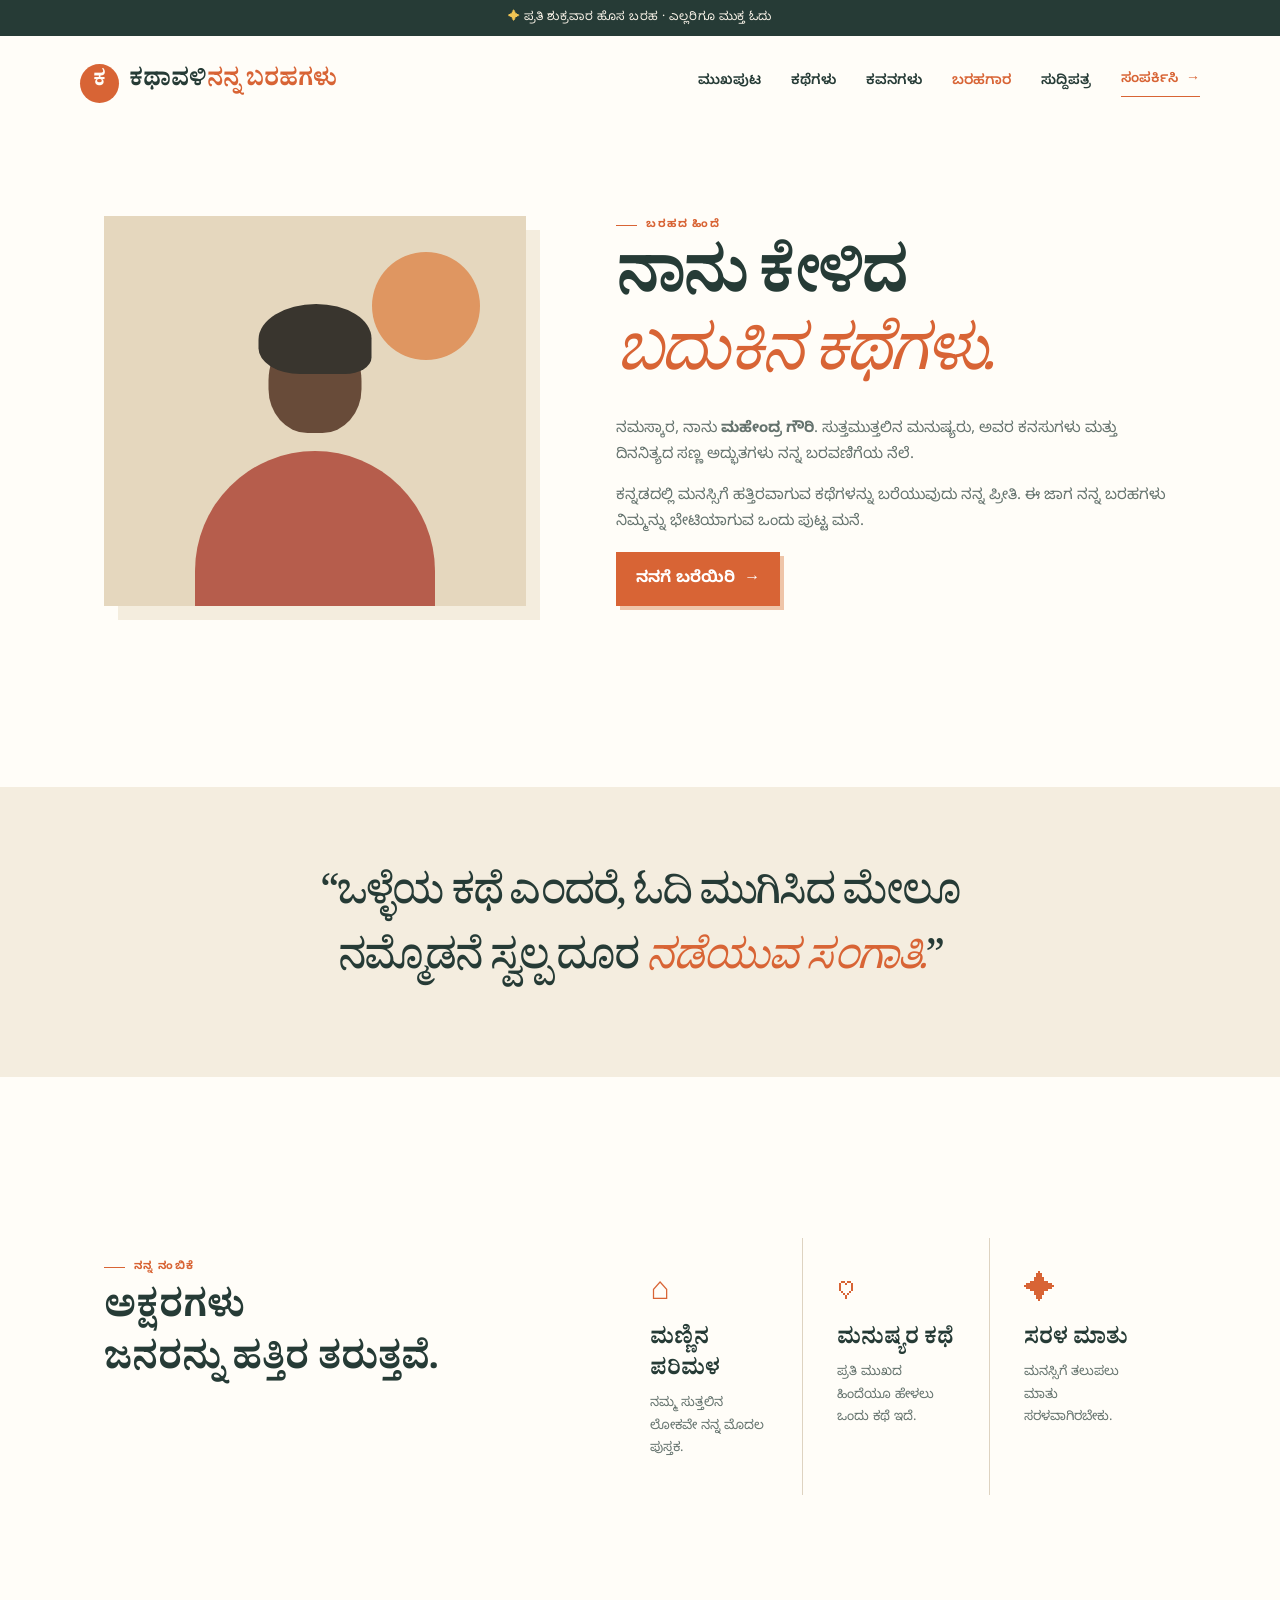
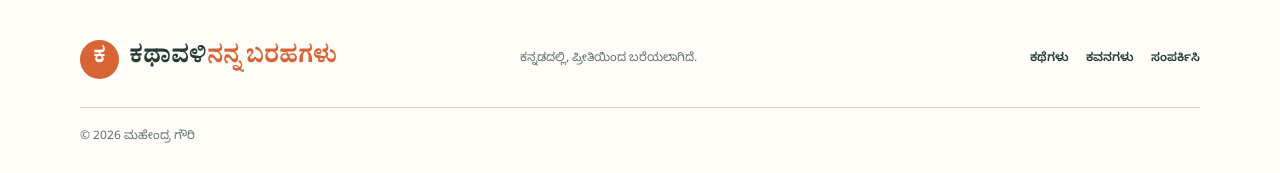
==== barahagara.html @ 15a03ce8 "Add files via upload" ====
<!doctype html>
<html lang="kn"><head><meta charset="UTF-8" /><meta name="viewport" content="width=device-width, initial-scale=1.0" /><meta name="description" content="ಕಥಾವಳಿಯ ಬರಹಗಾರರ ಪರಿಚಯ." /><title>ಬರಹಗಾರ | ಕಥಾವಳಿ</title><link rel="preconnect" href="https://fonts.googleapis.com" /><link rel="preconnect" href="https://fonts.gstatic.com" crossorigin /><link href="https://fonts.googleapis.com/css2?family=Noto+Serif+Kannada:wght@400;500;600;700&family=Noto+Sans+Kannada:wght@400;500;600;700&display=swap" rel="stylesheet" /><link rel="stylesheet" href="styles.css" /><link rel="stylesheet" href="creative.css" /></head>
<body><a class="skip-link" href="#main-content">ಪರಿಚಯಕ್ಕೆ ತೆರಳಿ</a><div class="reading-progress"><span></span></div><header class="site-header"><div class="announcement"><span class="spark">✦</span> ಪ್ರತಿ ಶುಕ್ರವಾರ ಹೊಸ ಬರಹ · ಎಲ್ಲರಿಗೂ ಮುಕ್ತ ಓದು</div><nav class="nav container" aria-label="ಮುಖ್ಯ ಸಂಚರಣೆ"><a class="brand" href="index.html"><span class="brand-mark">ಕ</span><span>ಕಥಾವಳಿ<em>ನನ್ನ ಬರಹಗಳು</em></span></a><button class="menu-button" aria-label="ಮೆನು ತೆರೆಯಿರಿ" aria-expanded="false">☰</button><div class="nav-links"><a href="index.html">ಮುಖಪುಟ</a><a href="kathegalu.html">ಕಥೆಗಳು</a><a href="kavanagalu.html">ಕವನಗಳು</a><a class="active" href="barahagara.html">ಬರಹಗಾರ</a><a href="suddipatra.html">ಸುದ್ದಿಪತ್ರ</a><a class="nav-cta" href="samparka.html">ಸಂಪರ್ಕಿಸಿ <span>→</span></a></div></nav></header>
<main class="page-wrap" id="main-content"><section class="about-section"><div class="about-portrait-new" data-reveal aria-label="ಬರಹಗಾರರ ಸಾಂಕೇತಿಕ ಚಿತ್ರ"><div class="portrait-head-new"></div></div><div class="about-copy-new" data-reveal><p class="eyebrow-line">ಬರಹದ ಹಿಂದೆ</p><h1>ನಾನು ಕೇಳಿದ<br /><i>ಬದುಕಿನ ಕಥೆಗಳು.</i></h1><p>ನಮಸ್ಕಾರ, ನಾನು <strong>ಮಹೇಂದ್ರ ಗೌರಿ</strong>. ಸುತ್ತಮುತ್ತಲಿನ ಮನುಷ್ಯರು, ಅವರ ಕನಸುಗಳು ಮತ್ತು ದಿನನಿತ್ಯದ ಸಣ್ಣ ಅದ್ಭುತಗಳು ನನ್ನ ಬರವಣಿಗೆಯ ನೆಲೆ.</p><p>ಕನ್ನಡದಲ್ಲಿ ಮನಸ್ಸಿಗೆ ಹತ್ತಿರವಾಗುವ ಕಥೆಗಳನ್ನು ಬರೆಯುವುದು ನನ್ನ ಪ್ರೀತಿ. ಈ ಜಾಗ ನನ್ನ ಬರಹಗಳು ನಿಮ್ಮನ್ನು ಭೇಟಿಯಾಗುವ ಒಂದು ಪುಟ್ಟ ಮನೆ.</p><a class="button button-primary" href="samparka.html">ನನಗೆ ಬರೆಯಿರಿ <span>→</span></a></div></section><section class="about-callout" data-reveal><p>“ಒಳ್ಳೆಯ ಕಥೆ ಎಂದರೆ, ಓದಿ ಮುಗಿಸಿದ ಮೇಲೂ<br />ನಮ್ಮೊಡನೆ ಸ್ವಲ್ಪ ದೂರ <i>ನಡೆಯುವ ಸಂಗಾತಿ.</i>”</p></section><section class="about-section" style="padding-top:0"><div data-reveal><p class="eyebrow-line">ನನ್ನ ನಂಬಿಕೆ</p><h2 style="margin:0;font:700 38px/1.35 var(--serif)">ಅಕ್ಷರಗಳು<br />ಜನರನ್ನು ಹತ್ತಿರ ತರುತ್ತವೆ.</h2></div><div class="values-row" data-reveal><article><span>⌂</span><h2>ಮಣ್ಣಿನ ಪರಿಮಳ</h2><p>ನಮ್ಮ ಸುತ್ತಲಿನ ಲೋಕವೇ ನನ್ನ ಮೊದಲ ಪುಸ್ತಕ.</p></article><article><span>♡</span><h2>ಮನುಷ್ಯರ ಕಥೆ</h2><p>ಪ್ರತಿ ಮುಖದ ಹಿಂದೆಯೂ ಹೇಳಲು ಒಂದು ಕಥೆ ಇದೆ.</p></article><article><span>✦</span><h2>ಸರಳ ಮಾತು</h2><p>ಮನಸ್ಸಿಗೆ ತಲುಪಲು ಮಾತು ಸರಳವಾಗಿರಬೇಕು.</p></article></div></section></main>
<footer class="site-footer"><div class="container footer-inner"><a class="brand" href="index.html"><span class="brand-mark">ಕ</span><span>ಕಥಾವಳಿ<em>ನನ್ನ ಬರಹಗಳು</em></span></a><p>ಕನ್ನಡದಲ್ಲಿ, ಪ್ರೀತಿಯಿಂದ ಬರೆಯಲಾಗಿದೆ.</p><div class="footer-links"><a href="kathegalu.html">ಕಥೆಗಳು</a><a href="kavanagalu.html">ಕವನಗಳು</a><a href="samparka.html">ಸಂಪರ್ಕಿಸಿ</a></div><p class="copyright">© <span id="year"></span> ಮಹೇಂದ್ರ ಗೌರಿ</p></div></footer><script src="app.js"></script></body></html>
---- styles.css ----
:root { --ink:#263b36; --muted:#6d7873; --paper:#fffdf8; --cream:#f4eddf; --orange:#d86435; --orange-dark:#b94c23; --yellow:#efc84b; --line:#dcd5c8; --serif:"Noto Serif Kannada", Georgia, serif; --sans:"Noto Sans Kannada", Arial, sans-serif; }
* { box-sizing:border-box; } html { scroll-behavior:smooth; } body { margin:0; background:var(--paper); color:var(--ink); font-family:var(--sans); font-size:16px; line-height:1.75; } button,input { font:inherit; } button,a { -webkit-tap-highlight-color:transparent; } a { color:inherit; text-decoration:none; } .container { width:min(1120px, calc(100% - 48px)); margin:auto; }.skip-link { position:absolute; left:-10000px; background:var(--ink); color:white; padding:10px 16px; z-index:20; }.skip-link:focus { left:12px; top:12px; }
.announcement { background:var(--ink); color:#f9f3e8; text-align:center; padding:8px 12px 7px; font-size:12px; letter-spacing:.04em; }.site-header { background:var(--paper); }.nav { height:94px; display:flex; align-items:center; justify-content:space-between; }.brand { display:inline-flex; align-items:center; gap:10px; font-family:var(--serif); font-size:24px; line-height:1; font-weight:700; }.brand em { color:var(--orange); font-style:normal; }.brand-mark { display:grid; place-items:center; width:39px; height:39px; border-radius:50%; color:var(--paper); background:var(--orange); font-size:22px; }.nav-links { display:flex; align-items:center; gap:30px; font-size:14px; font-weight:600; }.nav-links > a:not(.nav-cta) { position:relative; }.nav-links > a:not(.nav-cta)::after { content:""; position:absolute; left:0; bottom:-4px; width:0; height:1px; background:var(--orange); transition:width .2s; }.nav-links > a:not(.nav-cta):hover::after { width:100%; }.nav-cta { color:var(--orange); border-bottom:1px solid currentColor; padding-bottom:2px; }.nav-cta span,.button span,.text-link span,.read-story span { padding-left:4px; transition:transform .2s; display:inline-block; }.nav-cta:hover span,.button:hover span,.text-link:hover span,.read-story:hover span { transform:translateX(4px); }.menu-button { display:none; border:0; background:transparent; font-size:25px; color:var(--ink); cursor:pointer; }
.hero { min-height:570px; display:grid; grid-template-columns:1.05fr .95fr; gap:70px; align-items:center; padding-top:55px; padding-bottom:65px; }.eyebrow { margin:0 0 11px; color:var(--orange); font-size:12px; font-weight:700; letter-spacing:.13em; text-transform:uppercase; }.hero h1,.section-heading h2,.about h2,.subscribe h2 { font-family:var(--serif); font-size:clamp(41px,5.1vw,64px); line-height:1.2; letter-spacing:-.045em; margin:0; font-weight:700; }.hero h1 i,.about h2 i { color:var(--orange); font-weight:400; }.hero-text { max-width:510px; margin:24px 0 27px; color:var(--muted); font-size:17px; }.hero-actions { display:flex; align-items:center; gap:27px; flex-wrap:wrap; }.button { display:inline-block; border:0; cursor:pointer; padding:14px 20px 12px; font-weight:700; transition:transform .2s,background .2s; }.button:hover { transform:translateY(-2px); }.button-primary { background:var(--orange); color:white; box-shadow:4px 4px 0 #efc5a9; }.button-primary:hover { background:var(--orange-dark); }.text-link { display:inline-block; color:var(--orange); font-size:14px; font-weight:700; border-bottom:1px solid currentColor; line-height:1.7; cursor:pointer; }.hero-meta { display:flex; gap:32px; border-top:1px solid var(--line); padding-top:21px; margin-top:47px; }.hero-meta > div { display:flex; flex-direction:column; }.hero-meta strong { font-family:var(--serif); font-size:24px; line-height:1.35; }.hero-meta span { color:var(--muted); font-size:12px; }
.hero-art { height:440px; position:relative; overflow:hidden; background:#d9e4d6; border-radius:150px 150px 0 0; isolation:isolate; box-shadow:15px 15px 0 var(--cream); }.sun { position:absolute; width:134px; height:134px; background:var(--yellow); border-radius:50%; top:64px; right:85px; }.hill { position:absolute; bottom:-50px; border-radius:50% 50% 0 0; }.hill-back { background:#96ae8b; width:560px; height:235px; left:-135px; }.hill-front { background:#587b65; width:550px; height:175px; right:-150px; }.hut { position:absolute; width:110px; height:67px; background:#e5b97a; left:215px; bottom:105px; z-index:2; }.hut::before { content:""; position:absolute; border-left:73px solid transparent; border-right:73px solid transparent; border-bottom:65px solid #b75937; left:-18px; top:-57px; }.hut span { width:21px; height:38px; position:absolute; bottom:0; left:44px; background:#6e4b32; }.tree { position:absolute; bottom:111px; z-index:3; width:15px; height:100px; background:#4e4a30; }.tree::before,.tree::after,.tree span { content:""; position:absolute; border-radius:50%; background:#365d49; }.tree::before { height:89px; width:90px; top:-65px; left:-40px; }.tree::after { height:65px; width:70px; top:-87px; left:-13px; }.tree span { height:62px; width:65px; top:-51px; left:-60px; }.tree-one { left:91px; transform:scale(.88); }.tree-two { right:54px; transform:scale(.63); bottom:103px; }.bird { position:absolute; z-index:2; color:#345044; font-size:37px; transform:rotate(-18deg); }.bird-one { top:75px; left:120px; }.bird-two { top:109px; left:170px; transform:rotate(-13deg) scale(.65); }.hero-art p { position:absolute; z-index:4; left:36px; bottom:28px; color:#fff8e8; font-family:var(--serif); font-size:20px; line-height:1.4; margin:0; text-shadow:0 1px 4px #315a47; }
.quote-band { background:var(--cream); padding:42px 0; }.quote-inner { display:flex; align-items:center; justify-content:center; gap:17px; text-align:center; }.quote-inner p { font-family:var(--serif); font-size:clamp(20px,2.4vw,29px); line-height:1.55; margin:0; }.quote-mark { color:var(--orange); font-family:Georgia,serif; font-size:68px; height:48px; line-height:1; }.quote-mark.end { align-self:flex-end; }
.featured { padding-top:105px; padding-bottom:110px; }.section-heading { display:flex; align-items:end; justify-content:space-between; gap:20px; margin-bottom:35px; }.section-heading h2 { font-size:37px; }.issue { color:var(--muted); font-size:13px; }.featured-card { display:grid; grid-template-columns:.92fr 1.08fr; min-height:365px; background:var(--ink); color:#fffbf1; }.featured-image { min-height:300px; position:relative; overflow:hidden; }.image-rain { background:linear-gradient(145deg,#a2c1cb 0%,#7799a9 45%,#426677 100%); }.image-rain::before { content:""; position:absolute; bottom:-57px; width:130%; height:165px; left:-10%; border-radius:50% 50% 0 0; background:#355b4e; }.image-rain::after { content:""; position:absolute; bottom:-30px; left:16%; width:170px; height:160px; border-radius:50% 50% 0 0; background:#25483c; box-shadow:245px 15px 0 -30px #25483c; }.image-rain > span { position:absolute; z-index:2; font-family:var(--serif); font-size:86px; color:#eef3e7; left:50%; top:36%; transform:translate(-50%,-50%); opacity:.92; }.rain-lines { position:absolute; inset:-30px; opacity:.45; background:repeating-linear-gradient(110deg,transparent 0 23px,#e2edf3 24px 26px,transparent 27px 47px); }.featured-body { padding:51px 58px 32px; display:flex; flex-direction:column; align-items:flex-start; }.category { color:#c6d2c8; font-size:11px; font-weight:700; letter-spacing:.12em; text-transform:uppercase; margin:0 0 12px; }.category span { color:var(--yellow); padding:0 5px; }.featured-body h3 { font-family:var(--serif); font-size:36px; line-height:1.35; margin:0; }.featured-body > p:not(.category) { color:#d7ded8; font-size:15px; line-height:1.8; margin:14px 0 18px; max-width:525px; }.read-story { background:transparent; border:0; color:var(--yellow); padding:0 0 3px; border-bottom:1px solid currentColor; font-weight:700; cursor:pointer; font-size:14px; }.featured-footer { width:100%; display:flex; justify-content:space-between; gap:12px; border-top:1px solid #52665f; margin-top:auto; padding-top:17px; font-size:11px; color:#c7d1cb; }
.stories-section { background:#f8f5ed; padding:102px 0 108px; }.search { width:230px; display:flex; align-items:center; gap:7px; border-bottom:1px solid #aeb4aa; color:var(--muted); padding:4px 0; }.search span { font-size:25px; line-height:1; }.search input { width:100%; outline:0; border:0; background:transparent; color:var(--ink); font-size:13px; }.search input::placeholder { color:#838d87; }.filters { display:flex; gap:10px; flex-wrap:wrap; margin-bottom:33px; }.filter { padding:8px 14px 6px; border:1px solid var(--line); background:transparent; color:var(--muted); cursor:pointer; font-size:13px; transition:.2s; }.filter:hover,.filter.active { color:var(--paper); border-color:var(--ink); background:var(--ink); }.story-grid { display:grid; grid-template-columns:repeat(3,1fr); gap:47px 28px; }.story-card { display:flex; flex-direction:column; align-items:flex-start; }.card-art { position:relative; overflow:hidden; height:196px; width:100%; margin-bottom:20px; display:grid; place-items:center; font-family:var(--serif); font-size:33px; color:#fffaf0; line-height:1.25; text-align:center; }.card-art::before,.card-art::after { content:""; position:absolute; }.card-art span { position:relative; z-index:2; }.art-tree { background:#7f9c72; }.art-tree::before { bottom:-65px; left:-15px; width:150px; height:180px; border-radius:50%; background:#43654b; box-shadow:130px 40px 0 -32px #43654b,250px -20px 0 -15px #355b43; }.art-tree::after { height:130px; width:18px; background:#5e4b31; bottom:0; left:49%; }.art-station { background:#536d75; }.art-station::before { width:120%; height:88px; left:-10%; bottom:-32px; background:#394952; transform:skewY(-7deg); }.art-station::after { width:36px; height:137px; top:0; left:46%; background:#d49058; box-shadow:73px 21px 0 -10px #d49058,-72px 5px 0 -9px #d49058; }.art-saree { background:#bf6852; }.art-saree::before { width:145%; height:88px; left:-18%; top:62px; background:#e3ad77; transform:rotate(-10deg); box-shadow:0 39px 0 #8e4650; }.art-saree::after { width:120px; height:120px; border:1px solid #f8d3a0; border-radius:50%; }.art-sky { background:#a8cbd5; }.art-sky::before { width:140px; height:42px; border-radius:50%; background:#e9f1e8; left:23%; top:58px; box-shadow:73px 22px 0 -7px #e9f1e8,151px -12px 0 -12px #e9f1e8; }.art-sky::after { width:100%; height:65px; bottom:0; background:#5e856f; clip-path:polygon(0 100%,0 58%,18% 19%,35% 67%,53% 30%,73% 64%,87% 15%,100% 57%,100% 100%); }.art-kitchen { background:#b8814d; }.art-kitchen::before { width:180px; height:180px; border:5px solid #8a5a38; border-radius:50%; top:-95px; left:calc(50% - 90px); }.art-kitchen::after { width:78px; height:42px; border-radius:0 0 38px 38px; border:4px solid #f5d697; border-top:0; top:96px; left:calc(50% - 39px); }.art-coming { background:#e7d9bd; color:var(--orange); }.art-coming::before { height:115%; width:1px; background:#cebea0; transform:rotate(32deg); }.story-card .category { color:var(--orange); margin-bottom:6px; }.story-card h3 { font-family:var(--serif); font-size:22px; line-height:1.45; margin:0; }.story-card > p:not(.category) { margin:10px 0 13px; color:var(--muted); font-size:13px; line-height:1.75; }.story-card .simple { color:var(--orange); font-size:13px; }.no-results { text-align:center; color:var(--muted); padding-top:32px; }
.about { display:grid; grid-template-columns:.85fr 1.15fr; gap:100px; align-items:center; padding-top:115px; padding-bottom:115px; }.about-portrait { height:365px; position:relative; background:var(--cream); overflow:hidden; display:grid; place-items:center; }.portrait-circle { width:180px; height:180px; border-radius:50%; background:#dc8c5e; display:grid; place-items:center; color:#fff3df; font-family:var(--serif); font-size:55px; position:relative; z-index:2; }.portrait-circle::before { content:""; position:absolute; width:105px; height:65px; border-radius:50% 50% 20% 20%; border:5px solid #553d35; border-bottom:0; top:23px; }.portrait-lines { position:absolute; width:145%; height:1px; background:#d2bfa1; transform:rotate(-29deg); box-shadow:0 38px #d2bfa1,0 -38px #d2bfa1; }.about h2 { font-size:43px; }.about-copy > p:not(.eyebrow) { color:var(--muted); font-size:15px; max-width:550px; margin:20px 0 0; }.about-copy strong { color:var(--ink); }.about-copy .text-link { margin-top:26px; }
.subscribe { background:var(--ink); color:#fff9ef; padding:76px 0; }.subscribe-inner { display:grid; grid-template-columns:1fr 1fr; gap:75px; align-items:center; }.subscribe h2 { font-size:38px; }.subscribe-inner > div > p:not(.eyebrow) { margin:12px 0 0; color:#cad4cd; font-size:14px; }.subscribe form label { display:block; color:#d2d9d2; font-size:12px; margin-bottom:8px; }.form-row { display:flex; }.form-row input { min-width:0; flex:1; border:0; padding:13px 14px 11px; outline:2px solid transparent; }.form-row input:focus { outline-color:var(--yellow); }.form-row .button { white-space:nowrap; box-shadow:none; }.form-message { min-height:20px; margin:8px 0 0; color:var(--yellow); font-size:12px; }.site-footer { padding:40px 0 25px; }.footer-inner { display:grid; grid-template-columns:1.2fr 1.4fr auto; gap:20px; align-items:center; }.footer-inner > p { margin:0; color:var(--muted); font-size:12px; }.footer-links { display:flex; gap:17px; font-size:12px; font-weight:600; }.footer-links a:hover { color:var(--orange); }.copyright { grid-column:1/-1; border-top:1px solid var(--line); padding-top:19px; margin-top:8px !important; }
.reader { width:min(760px, calc(100% - 28px)); max-height:min(82vh,850px); color:var(--ink); background:var(--paper); border:0; padding:0; box-shadow:0 25px 70px #1729238f; }.reader::backdrop { background:#132c24c7; backdrop-filter:blur(2px); }.reader-content { max-width:620px; padding:80px 58px 55px; margin:auto; }.reader .category { color:var(--orange); }.reader h2 { font-family:var(--serif); font-size:clamp(30px,5vw,48px); line-height:1.3; margin:0; }.reader-byline { color:var(--muted); font-size:13px; padding-bottom:25px; border-bottom:1px solid var(--line); }.reader-body { font-family:var(--serif); font-size:17px; line-height:2.1; }.reader-body p { margin:1.35em 0; }.reader-body p:first-child::first-letter { float:left; color:var(--orange); font-size:3.5em; font-weight:700; line-height:.7; margin:.16em .1em 0 0; }.reader-end { text-align:center; color:var(--orange); padding-top:13px; }.reader-end p { color:var(--muted); font-family:var(--sans); font-size:12px; }.close-reader { position:fixed; right:calc(50% - min(380px, calc(50vw - 14px))); margin:16px; width:38px; height:38px; border:0; border-radius:50%; background:var(--ink); color:white; font-size:26px; line-height:1; cursor:pointer; z-index:2; }
@media (max-width:780px) { .container { width:min(100% - 34px, 560px); }.nav { height:75px; }.menu-button { display:block; }.nav-links { display:none; position:absolute; top:114px; left:0; right:0; z-index:8; padding:22px 8.5%; background:var(--paper); border-bottom:1px solid var(--line); box-shadow:0 14px 18px #263b3614; flex-direction:column; align-items:flex-start; gap:16px; }.nav-links.open { display:flex; }.hero { min-height:auto; grid-template-columns:1fr; padding:43px 0 50px; gap:38px; }.hero h1 { font-size:47px; }.hero-art { height:340px; order:-1; }.sun { right:45px; top:50px; }.hut { left:42%; transform:scale(.85); transform-origin:bottom; }.hero-meta { margin-top:32px; }.featured { padding:72px 0; }.featured-card { grid-template-columns:1fr; }.featured-image { min-height:230px; }.featured-body { padding:34px 26px 26px; }.featured-body h3 { font-size:30px; }.featured-footer { flex-direction:column; }.section-heading { align-items:flex-start; flex-direction:column; }.section-heading h2 { font-size:33px; }.issue { margin-top:-17px; }.stories-section { padding:72px 0; }.stories-heading { gap:19px; }.search { width:100%; }.story-grid { grid-template-columns:1fr; gap:36px; }.card-art { height:210px; }.about { grid-template-columns:1fr; gap:38px; padding:75px 0; }.about-portrait { height:275px; }.about h2 { font-size:37px; }.subscribe { padding:60px 0; }.subscribe-inner { grid-template-columns:1fr; gap:33px; }.subscribe h2 { font-size:34px; }.form-row { flex-direction:column; gap:10px; }.form-row .button { width:100%; }.footer-inner { grid-template-columns:1fr; gap:15px; }.footer-links { order:2; }.copyright { order:3; }.reader-content { padding:70px 27px 35px; }.close-reader { right:14px; margin:10px; }.reader-body { font-size:16px; } }
---- creative.css ----
/* Shared creative multi-page layer for ಕಥಾವಳಿ */
.poem-reader .reader-content{text-align:center}.poem-reader-body{font-size:19px!important;line-height:2.25!important;text-align:center}.poem-reader-body p{white-space:pre-line}.poem-reader-body p:first-child::first-letter{float:none!important;margin:0!important;color:inherit!important;font-size:inherit!important;font-weight:inherit!important;line-height:inherit!important}
@keyframes floatSun{50%{transform:translateY(-10px)}}@keyframes pageEnter{from{opacity:0;transform:translateY(20px)}to{opacity:1;transform:none}}.hero-art .sun{animation:floatSun 5s ease-in-out infinite}.hero-art .bird{animation:floatLeaf 4s ease-in-out infinite}.hero-art .bird-two{animation-delay:.5s}.poem-promo .moon-small{animation:floatSun 5s ease-in-out infinite}.home-page .story-card:hover{transform:translateY(-7px);transition:transform .25s}.home-page .hero-copy,.home-page .hero-art{animation:pageEnter .7s ease both}.home-page .hero-art{animation-delay:.12s}
:root{--deep:#173a35;--forest:#245047;--warm:#d86435;--sun:#f1c553;--sand:#f7f1e5;--line:#ded3c1;--muted:#65736e;--serif:"Noto Serif Kannada",Georgia,serif;--sans:"Noto Sans Kannada",Arial,sans-serif}body{overflow-x:hidden}.reading-progress{position:fixed;z-index:100;top:0;left:0;width:100%;height:3px}.reading-progress span{display:block;width:0;height:100%;background:var(--warm)}.spark{color:var(--sun)}.nav-links .active{color:var(--warm)}.menu-button{line-height:1}.page-wrap{min-height:100vh;background:var(--paper,#fffdf8)}.inner-hero{display:grid;grid-template-columns:1.1fr .9fr;gap:78px;align-items:center;max-width:1120px;margin:auto;padding:76px 24px}.eyebrow-line{display:flex;align-items:center;gap:9px;margin:0 0 10px;color:var(--warm);font-size:11px;font-weight:700;letter-spacing:.13em;text-transform:uppercase}.eyebrow-line::before{content:"";width:21px;height:1px;background:currentColor}.inner-hero h1,.about-copy-new h1,.contact-copy h1{margin:0;font:700 clamp(42px,5vw,64px)/1.22 var(--serif);letter-spacing:-.06em}.inner-hero h1 i,.about-copy-new h1 i,.contact-copy h1 i{color:var(--warm);font-weight:400}.lead{max-width:540px;margin:21px 0 0;color:var(--muted);font-size:16px}.hero-shape{position:relative;min-height:310px;overflow:hidden;border-radius:160px 160px 15px 15px;isolation:isolate;box-shadow:15px 15px 0 #f4edde}.hero-shape::before,.hero-shape::after{position:absolute;content:"";border-radius:50%}.hero-shape::before{width:280px;height:280px;right:-77px;bottom:-95px;background:#547f6c}.hero-shape::after{width:140px;height:140px;left:52px;top:51px;background:var(--sun)}.story-shape{background:#c4d8bd}.story-shape span,.poem-shape span{position:absolute;z-index:2;top:50%;left:50%;transform:translate(-50%,-50%);color:#fff9e9;font:400 66px/1 var(--serif);text-shadow:0 2px 7px #3a654f}.poem-shape{background:#31545b}.poem-shape::before{background:#50777a}.poem-shape::after{background:#f2ca59}.poem-shape em{position:absolute;z-index:3;top:65px;left:27%;color:#fbf0ba;font-style:normal;font-size:20px;animation:twinkle 2s infinite}.poem-shape em+em{top:140px;left:71%;font-size:11px;animation-delay:.6s}.about-shape{background:#e6d8bf}.about-shape::after{background:#df9261}.about-shape span{position:absolute;z-index:2;bottom:27px;left:28px;color:#fff8e8;font:600 18px/1.5 var(--serif)}.catalogue-wrap,.poems-wrap,.contact-section,.about-section,.newsletter-section{max-width:1120px;margin:auto;padding:20px 24px 105px}.catalogue-tools{display:flex;align-items:center;justify-content:space-between;gap:22px;margin-bottom:34px}.story-grid-new{display:grid;grid-template-columns:repeat(3,1fr);gap:29px}.story-card-new{position:relative;display:flex;min-height:362px;padding:25px;flex-direction:column;align-items:flex-start;overflow:hidden;color:var(--deep);background:#e7efe2;transition:transform .3s,box-shadow .3s}.story-card-new:hover{transform:translateY(-7px);box-shadow:0 18px 35px #203d3720}.story-card-new:nth-child(2n){background:#f0d1a4}.story-card-new:nth-child(3n){background:#b8d0d1}.story-card-new::after{position:absolute;right:-58px;bottom:-68px;content:"";width:200px;height:200px;border:1px solid #fff9;border-radius:50%;transition:transform .35s}.story-card-new:hover::after{transform:scale(1.18)}.story-number{font-size:11px;letter-spacing:.12em}.story-icon{position:relative;z-index:1;align-self:flex-end;margin:22px 8px 17px;font:56px/1 Georgia,serif}.story-card-new .category{position:relative;z-index:1;margin-bottom:6px;color:#536d62}.story-card-new h2{position:relative;z-index:1;margin:0;font:700 24px/1.45 var(--serif);letter-spacing:-.04em}.story-card-new p:not(.category){position:relative;z-index:1;margin:10px 0 15px;color:#52635d;font-size:13px;line-height:1.8}.story-card-new button,.poem-tile button{position:relative;z-index:1;margin-top:auto;padding:0 0 3px;border:0;border-bottom:1px solid currentColor;background:transparent;color:var(--warm);font:700 13px var(--sans);cursor:pointer}.story-card-new button span,.poem-tile button span{display:inline-block;transition:transform .2s}.story-card-new button:hover span,.poem-tile button:hover span{transform:translateX(5px)}.poem-opening{padding:20px 0 70px;max-width:1120px;margin:auto;text-align:center}.poem-opening p{max-width:800px;margin:0 auto;font:500 clamp(25px,3.5vw,40px)/1.65 var(--serif);letter-spacing:-.05em}.poem-opening i{color:var(--warm);font-weight:400}.poem-grid-new{display:grid;grid-template-columns:repeat(3,1fr);gap:18px}.poem-tile{position:relative;display:flex;min-height:330px;padding:26px;flex-direction:column;overflow:hidden;background:#edba64;color:#27443d;transition:transform .3s}.poem-tile:hover{transform:rotate(-1.5deg) translateY(-5px)}.poem-tile:nth-child(2){background:#8db0b2}.poem-tile:nth-child(3){background:#becfa9}.poem-tile:nth-child(4){background:#355862;color:#fff9e8}.poem-tile:nth-child(5){background:#d7957d}.poem-tile:nth-child(6){background:#e2c97a}.poem-tile::after{position:absolute;right:-52px;bottom:-58px;content:"";width:178px;height:178px;border:1px solid #fff9;border-radius:50%}.poem-tile .poem-index{font-size:11px;letter-spacing:.12em}.poem-tile .poem-symbol{align-self:flex-end;margin:19px 6px 8px;font:57px/1 Georgia,serif}.poem-tile .category{margin:0;color:inherit;opacity:.68}.poem-tile h2{margin:0;font:700 25px/1.45 var(--serif);letter-spacing:-.04em}.poem-tile .preview{margin:14px 0;font:400 14px/1.95 var(--serif)}.poem-tile button{color:inherit}.poem-quote{margin:0;background:var(--deep);padding:74px 20px;color:#fdf4e8;text-align:center}.poem-quote p{margin:0;font:500 clamp(25px,3.2vw,39px)/1.65 var(--serif)}.poem-quote i{color:var(--sun);font-weight:400}.about-section{display:grid;grid-template-columns:.86fr 1.14fr;gap:90px;align-items:center;padding-top:86px}.about-portrait-new{position:relative;min-height:390px;overflow:hidden;background:#e5d7be;box-shadow:14px 14px 0 #f4edde}.about-portrait-new::before{position:absolute;top:36px;right:46px;content:"";width:108px;height:108px;border-radius:50%;background:#df9661}.about-portrait-new::after{position:absolute;bottom:-85px;left:50%;content:"";width:240px;height:240px;border-radius:50% 50% 0 0;background:#b65d4c;transform:translateX(-50%)}.portrait-head-new{position:absolute;z-index:2;top:112px;left:50%;width:93px;height:105px;border-radius:50% 50% 42% 42%;background:#684b39;transform:translateX(-50%)}.portrait-head-new::before{position:absolute;top:-24px;left:-10px;content:"";width:113px;height:70px;border-radius:54% 52% 25% 39%;background:#39352e}.about-copy-new p:not(.eyebrow-line){color:var(--muted);font-size:15px}.about-callout{margin:76px 0;background:#f4eddf;padding:80px 24px;text-align:center}.about-callout p{max-width:980px;margin:0 auto;font:500 clamp(26px,3.5vw,42px)/1.55 var(--serif);letter-spacing:-.05em}.about-callout i{color:var(--warm);font-weight:400}.values-row{display:grid;grid-template-columns:repeat(3,1fr);gap:1px;margin-top:85px;background:var(--line)}.values-row article{padding:34px;background:#fffdf8}.values-row span{color:var(--warm);font:32px/1 Georgia,serif}.values-row h2{margin:15px 0 5px;font:700 22px/1.4 var(--serif)}.values-row p{margin:0;color:var(--muted);font-size:13px}.newsletter-section{display:grid;grid-template-columns:1.1fr .9fr;gap:85px;align-items:center;padding-top:86px}.newsletter-section h1{margin:0;font:700 clamp(42px,5vw,64px)/1.22 var(--serif);letter-spacing:-.06em}.newsletter-section h1 i{color:var(--warm);font-weight:400}.newsletter-section .lead{margin-bottom:27px}.newsletter-form-new label{display:block;margin-bottom:8px;color:var(--muted);font-size:11px;font-weight:700}.newsletter-form-new>div{display:flex}.newsletter-form-new input{min-width:0;flex:1;padding:13px;border:1px solid var(--line);border-right:0;background:#fff;outline:0}.newsletter-form-new button{border:0}.newsletter-art-new{position:relative;min-height:355px;overflow:hidden;background:#d2dfc9;border-radius:50% 50% 0 0;box-shadow:14px 14px 0 #f4edde}.envelope-new{position:absolute;top:103px;left:50%;width:166px;height:113px;background:var(--warm);transform:translateX(-50%);box-shadow:7px 7px #b94d2a}.envelope-new::before,.envelope-new::after{position:absolute;top:0;content:"";width:104px;height:2px;background:#f9d7a9}.envelope-new::before{left:-2px;transform:rotate(34deg);transform-origin:left}.envelope-new::after{right:-2px;transform:rotate(-34deg);transform-origin:right}.envelope-new span{display:block;padding-top:27px;color:#fff7e9;font:600 48px/1 var(--serif);text-align:center}.newsletter-art-new i{position:absolute;color:#608670;font-style:normal;animation:floatLeaf 4s infinite}.newsletter-art-new i:nth-of-type(1){top:54px;left:26%;font-size:20px}.newsletter-art-new i:nth-of-type(2){top:97px;right:24%;font-size:12px;animation-delay:.6s}.newsletter-art-new i:nth-of-type(3){bottom:42px;right:31%;font-size:15px;animation-delay:1.1s}.newsletter-promises{margin-top:85px;padding:48px;background:var(--deep);color:#fbf4e8}.newsletter-promises h2{margin:0 0 18px;font:700 29px/1.4 var(--serif)}.newsletter-promises p{margin:0;color:#c8d5cd;font-size:14px}.contact-section{display:grid;grid-template-columns:1fr 1fr;gap:65px;padding-top:86px}.contact-copy .lead{margin-bottom:28px}.contact-email-new{display:inline-block;padding-bottom:7px;border-bottom:1px solid var(--line);color:var(--warm);font:600 21px/1.4 var(--serif)}.contact-form-new{padding:35px;background:#f4eddf}.contact-form-new label{display:flex;flex-direction:column;gap:6px;margin-bottom:15px;color:var(--muted);font-size:11px;font-weight:700}.contact-form-new input,.contact-form-new textarea{padding:12px;border:1px solid #d8cdb9;background:#fffdf8;color:var(--deep);font-weight:400;outline:0}.contact-form-new textarea{resize:vertical}.contact-form-new input:focus,.contact-form-new textarea:focus{border-color:var(--warm)}.form-row-new{display:grid;grid-template-columns:1fr 1fr;gap:15px}.form-bottom-new{display:flex;align-items:center;justify-content:space-between;gap:14px}.form-message{min-height:20px;margin:8px 0 0;color:var(--warm);font-size:11px}.contact-note-new{margin-top:76px;padding:48px;background:#e5efe2}.contact-note-new p{margin:0;font:500 25px/1.55 var(--serif)}.contact-note-new i{color:var(--warm);font-weight:400}.poem-promo{position:relative;display:grid;grid-template-columns:1fr 1fr;gap:55px;align-items:center;overflow:hidden;margin:0 auto 105px;padding:58px;max-width:1120px;background:#284d53;color:#fbf6e8}.poem-promo::after{position:absolute;right:-65px;bottom:-80px;content:"";width:300px;height:300px;border:1px solid #98af9c;border-radius:50%;box-shadow:0 0 0 32px #98af9c26}.poem-promo .moon-small{position:relative;z-index:1;display:grid;place-items:center;width:160px;height:160px;border-radius:50%;background:var(--sun);color:#405c56;font:66px/1 Georgia,serif;box-shadow:0 0 0 27px #f1c55321}.poem-promo h2{position:relative;z-index:1;margin:0;font:700 38px/1.35 var(--serif);letter-spacing:-.05em}.poem-promo h2 i{color:var(--sun);font-weight:400}.poem-promo p{position:relative;z-index:1;color:#c9d5cc;font-size:14px}.poem-promo .text-link{color:var(--sun)}[data-reveal]{opacity:0;transform:translateY(22px);transition:opacity .65s ease,transform .65s ease}[data-reveal].revealed{opacity:1;transform:none}@keyframes twinkle{50%{opacity:.35;transform:scale(.75)}}@keyframes floatLeaf{50%{transform:translate(7px,-12px) rotate(13deg)}}@media(max-width:780px){.inner-hero,.about-section,.newsletter-section,.contact-section{grid-template-columns:1fr;gap:38px;padding:54px 17px}.inner-hero h1,.about-copy-new h1,.contact-copy h1,.newsletter-section h1{font-size:43px}.hero-shape{min-height:270px;order:-1}.catalogue-wrap,.poems-wrap,.contact-section,.about-section,.newsletter-section{padding-right:17px;padding-left:17px;padding-bottom:72px}.catalogue-tools{align-items:stretch;flex-direction:column}.story-grid-new,.poem-grid-new,.values-row{grid-template-columns:1fr}.story-card-new,.poem-tile{min-height:290px}.poem-opening{padding:12px 17px 54px}.poem-promo{grid-template-columns:1fr;gap:24px;margin:0 17px 70px;padding:34px}.poem-promo h2{font-size:32px}.newsletter-art-new{min-height:295px;order:-1}.newsletter-form-new>div{flex-direction:column;gap:10px}.newsletter-form-new input{border-right:1px solid var(--line)}.form-row-new{grid-template-columns:1fr}.form-bottom-new{align-items:flex-start;flex-direction:column}.about-callout{margin:0 0 65px;padding:55px 17px}.values-row{margin-top:65px}.contact-note-new{margin-top:54px}.reading-progress{display:none}}
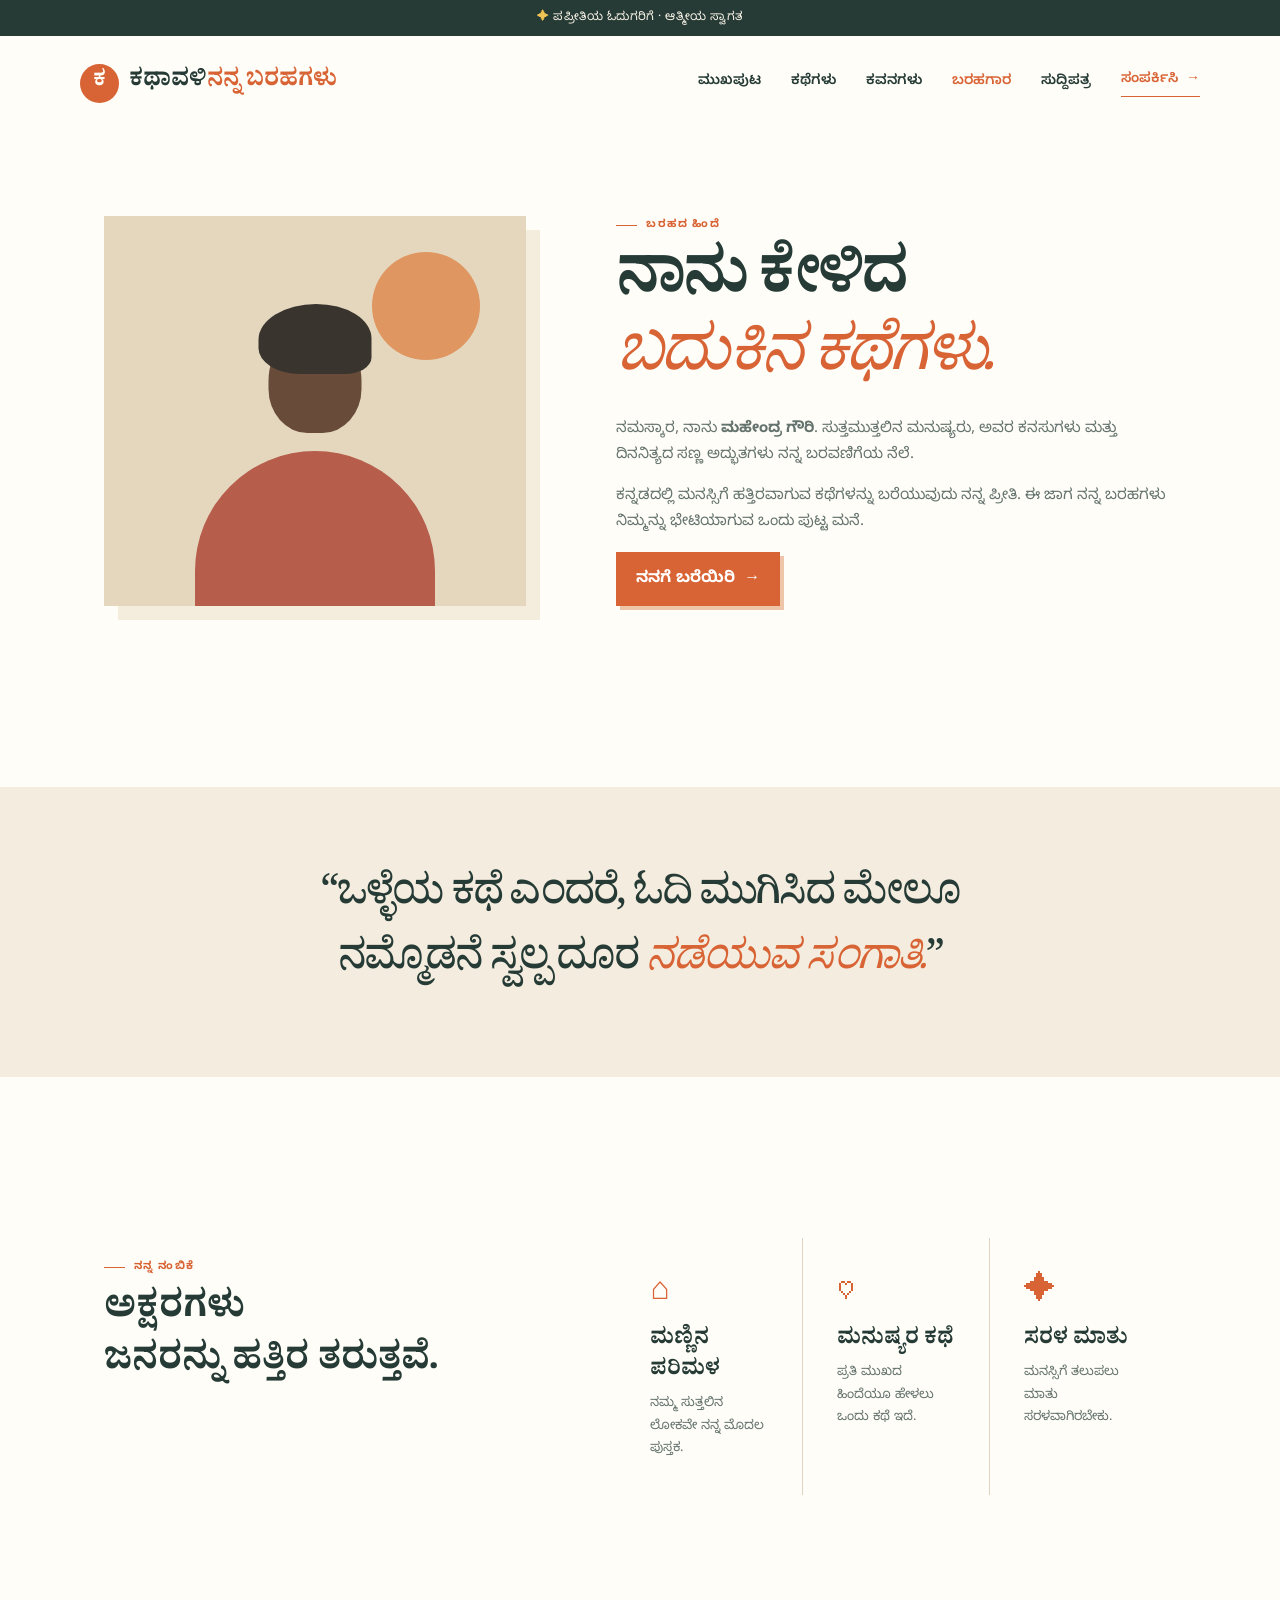
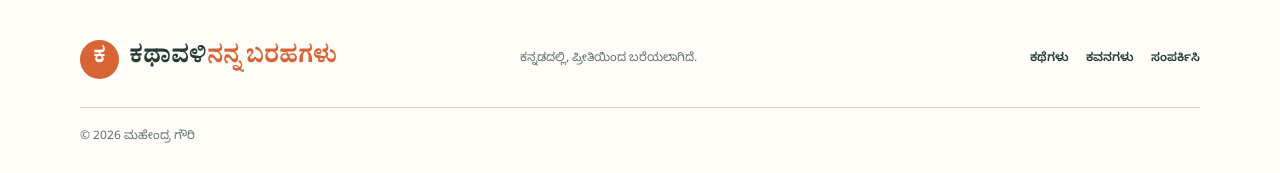
==== commit 30c9e8f5: "Updated website" ====
--- a/barahagara.html
+++ b/barahagara.html
@@ -1,5 +1,5 @@
 <!doctype html>
 <html lang="kn"><head><meta charset="UTF-8" /><meta name="viewport" content="width=device-width, initial-scale=1.0" /><meta name="description" content="ಕಥಾವಳಿಯ ಬರಹಗಾರರ ಪರಿಚಯ." /><title>ಬರಹಗಾರ | ಕಥಾವಳಿ</title><link rel="preconnect" href="https://fonts.googleapis.com" /><link rel="preconnect" href="https://fonts.gstatic.com" crossorigin /><link href="https://fonts.googleapis.com/css2?family=Noto+Serif+Kannada:wght@400;500;600;700&family=Noto+Sans+Kannada:wght@400;500;600;700&display=swap" rel="stylesheet" /><link rel="stylesheet" href="styles.css" /><link rel="stylesheet" href="creative.css" /></head>
-<body><a class="skip-link" href="#main-content">ಪರಿಚಯಕ್ಕೆ ತೆರಳಿ</a><div class="reading-progress"><span></span></div><header class="site-header"><div class="announcement"><span class="spark">✦</span> ಪ್ರತಿ ಶುಕ್ರವಾರ ಹೊಸ ಬರಹ · ಎಲ್ಲರಿಗೂ ಮುಕ್ತ ಓದು</div><nav class="nav container" aria-label="ಮುಖ್ಯ ಸಂಚರಣೆ"><a class="brand" href="index.html"><span class="brand-mark">ಕ</span><span>ಕಥಾವಳಿ<em>ನನ್ನ ಬರಹಗಳು</em></span></a><button class="menu-button" aria-label="ಮೆನು ತೆರೆಯಿರಿ" aria-expanded="false">☰</button><div class="nav-links"><a href="index.html">ಮುಖಪುಟ</a><a href="kathegalu.html">ಕಥೆಗಳು</a><a href="kavanagalu.html">ಕವನಗಳು</a><a class="active" href="barahagara.html">ಬರಹಗಾರ</a><a href="suddipatra.html">ಸುದ್ದಿಪತ್ರ</a><a class="nav-cta" href="samparka.html">ಸಂಪರ್ಕಿಸಿ <span>→</span></a></div></nav></header>
+<body><a class="skip-link" href="#main-content">ಪರಿಚಯಕ್ಕೆ ತೆರಳಿ</a><div class="reading-progress"><span></span></div><header class="site-header"><div class="announcement"><span class="spark">✦</span> ಪಪ್ರೀತಿಯ ಓದುಗರಿಗೆ · ಆತ್ಮೀಯ ಸ್ವಾಗತ </div><nav class="nav container" aria-label="ಮುಖ್ಯ ಸಂಚರಣೆ"><a class="brand" href="index.html"><span class="brand-mark">ಕ</span><span>ಕಥಾವಳಿ<em>ನನ್ನ ಬರಹಗಳು</em></span></a><button class="menu-button" aria-label="ಮೆನು ತೆರೆಯಿರಿ" aria-expanded="false">☰</button><div class="nav-links"><a href="index.html">ಮುಖಪುಟ</a><a href="kathegalu.html">ಕಥೆಗಳು</a><a href="kavanagalu.html">ಕವನಗಳು</a><a class="active" href="barahagara.html">ಬರಹಗಾರ</a><a href="suddipatra.html">ಸುದ್ದಿಪತ್ರ</a><a class="nav-cta" href="samparka.html">ಸಂಪರ್ಕಿಸಿ <span>→</span></a></div></nav></header>
 <main class="page-wrap" id="main-content"><section class="about-section"><div class="about-portrait-new" data-reveal aria-label="ಬರಹಗಾರರ ಸಾಂಕೇತಿಕ ಚಿತ್ರ"><div class="portrait-head-new"></div></div><div class="about-copy-new" data-reveal><p class="eyebrow-line">ಬರಹದ ಹಿಂದೆ</p><h1>ನಾನು ಕೇಳಿದ<br /><i>ಬದುಕಿನ ಕಥೆಗಳು.</i></h1><p>ನಮಸ್ಕಾರ, ನಾನು <strong>ಮಹೇಂದ್ರ ಗೌರಿ</strong>. ಸುತ್ತಮುತ್ತಲಿನ ಮನುಷ್ಯರು, ಅವರ ಕನಸುಗಳು ಮತ್ತು ದಿನನಿತ್ಯದ ಸಣ್ಣ ಅದ್ಭುತಗಳು ನನ್ನ ಬರವಣಿಗೆಯ ನೆಲೆ.</p><p>ಕನ್ನಡದಲ್ಲಿ ಮನಸ್ಸಿಗೆ ಹತ್ತಿರವಾಗುವ ಕಥೆಗಳನ್ನು ಬರೆಯುವುದು ನನ್ನ ಪ್ರೀತಿ. ಈ ಜಾಗ ನನ್ನ ಬರಹಗಳು ನಿಮ್ಮನ್ನು ಭೇಟಿಯಾಗುವ ಒಂದು ಪುಟ್ಟ ಮನೆ.</p><a class="button button-primary" href="samparka.html">ನನಗೆ ಬರೆಯಿರಿ <span>→</span></a></div></section><section class="about-callout" data-reveal><p>“ಒಳ್ಳೆಯ ಕಥೆ ಎಂದರೆ, ಓದಿ ಮುಗಿಸಿದ ಮೇಲೂ<br />ನಮ್ಮೊಡನೆ ಸ್ವಲ್ಪ ದೂರ <i>ನಡೆಯುವ ಸಂಗಾತಿ.</i>”</p></section><section class="about-section" style="padding-top:0"><div data-reveal><p class="eyebrow-line">ನನ್ನ ನಂಬಿಕೆ</p><h2 style="margin:0;font:700 38px/1.35 var(--serif)">ಅಕ್ಷರಗಳು<br />ಜನರನ್ನು ಹತ್ತಿರ ತರುತ್ತವೆ.</h2></div><div class="values-row" data-reveal><article><span>⌂</span><h2>ಮಣ್ಣಿನ ಪರಿಮಳ</h2><p>ನಮ್ಮ ಸುತ್ತಲಿನ ಲೋಕವೇ ನನ್ನ ಮೊದಲ ಪುಸ್ತಕ.</p></article><article><span>♡</span><h2>ಮನುಷ್ಯರ ಕಥೆ</h2><p>ಪ್ರತಿ ಮುಖದ ಹಿಂದೆಯೂ ಹೇಳಲು ಒಂದು ಕಥೆ ಇದೆ.</p></article><article><span>✦</span><h2>ಸರಳ ಮಾತು</h2><p>ಮನಸ್ಸಿಗೆ ತಲುಪಲು ಮಾತು ಸರಳವಾಗಿರಬೇಕು.</p></article></div></section></main>
 <footer class="site-footer"><div class="container footer-inner"><a class="brand" href="index.html"><span class="brand-mark">ಕ</span><span>ಕಥಾವಳಿ<em>ನನ್ನ ಬರಹಗಳು</em></span></a><p>ಕನ್ನಡದಲ್ಲಿ, ಪ್ರೀತಿಯಿಂದ ಬರೆಯಲಾಗಿದೆ.</p><div class="footer-links"><a href="kathegalu.html">ಕಥೆಗಳು</a><a href="kavanagalu.html">ಕವನಗಳು</a><a href="samparka.html">ಸಂಪರ್ಕಿಸಿ</a></div><p class="copyright">© <span id="year"></span> ಮಹೇಂದ್ರ ಗೌರಿ</p></div></footer><script src="app.js"></script></body></html>
